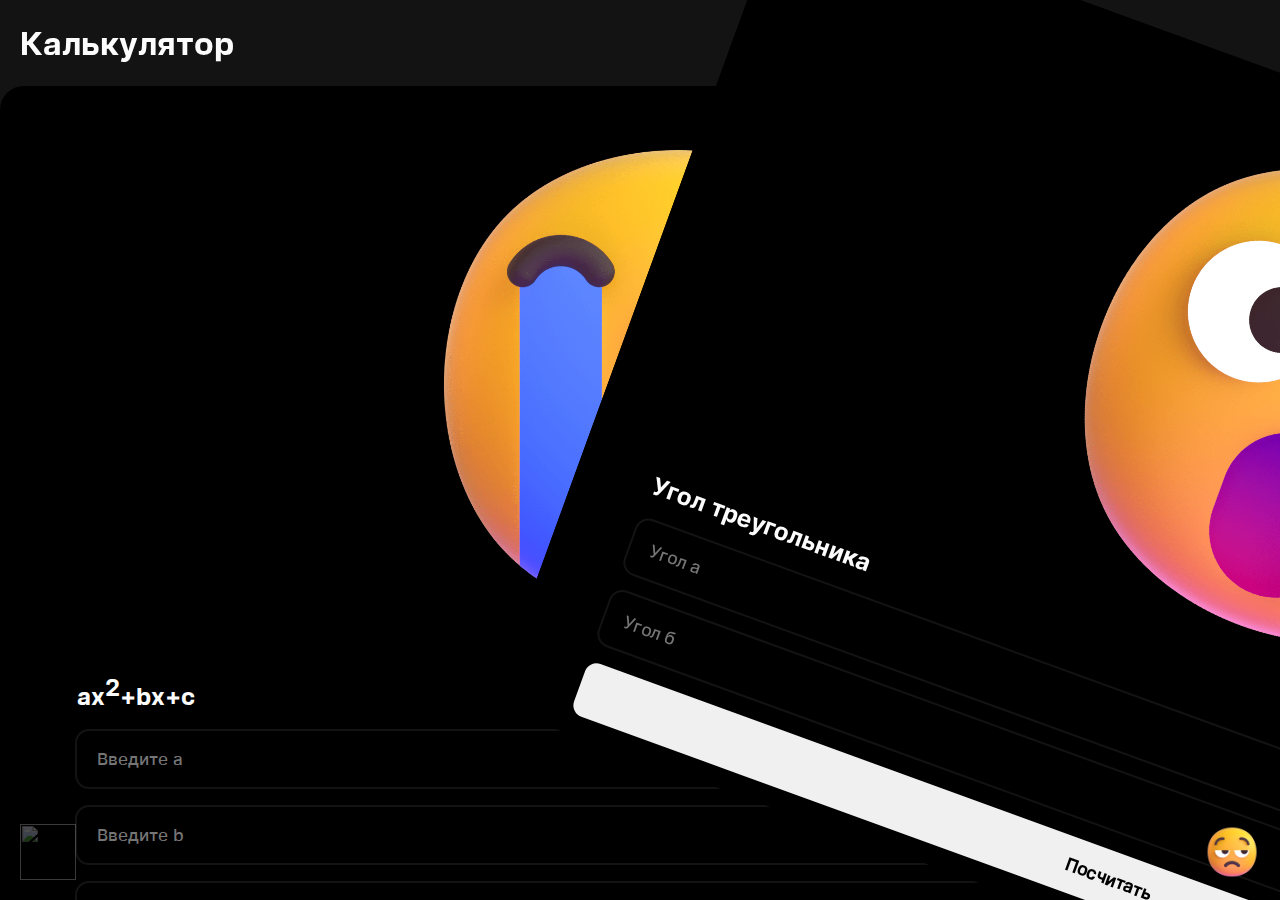
==== index.html @ a492f44a "Add files via upload" ====
<DOCTYPE HTML>
<html>
<head>
    <meta charset="utf-8">
    <title> Мой калькулятор </title>
    <link rel="stylesheet" href="st.css">
    <meta name="viewport" content="width=device-width">
</head>
<body>
    <h1> Калькулятор </h1>
    <!--<svg id="svg_menu" width="24" height="24" viewBox="0 0 24 24" fill="none" xmlns="http://www.w3.org/2000/svg">
        <path d="M22 15L22 9C22 4 20 2 15 2L9 2C4 2 2 4 2 9L2 15C2 20 4 22 9 22L15 22C20 22 22 20 22 15Z" stroke="#292D32" stroke-width="1.5" stroke-linecap="round" stroke-linejoin="round"/>
        <path d="M18.5 8.42993L14.6 8.42993" stroke="#292D32" stroke-width="1.5" stroke-miterlimit="10" stroke-linecap="round" stroke-linejoin="round"/>
        <path d="M7.45 8.42993L5.5 8.42993" stroke="#292D32" stroke-width="1.5" stroke-miterlimit="10" stroke-linecap="round" stroke-linejoin="round"/>
        <path d="M12.65 8.43003C12.65 6.99409 11.4859 5.83003 10.05 5.83003C8.61401 5.83003 7.44995 6.99409 7.44995 8.43003C7.44995 9.86597 8.61401 11.03 10.05 11.03C11.4859 11.03 12.65 9.86597 12.65 8.43003Z" stroke="#292D32" stroke-width="1.5" stroke-miterlimit="10" stroke-linecap="round" stroke-linejoin="round"/>
        <path d="M18.5 15.5701L16.55 15.5701" stroke="#292D32" stroke-width="1.5" stroke-miterlimit="10" stroke-linecap="round" stroke-linejoin="round"/>
        <path d="M9.4 15.5701L5.5 15.5701" stroke="#292D32" stroke-width="1.5" stroke-miterlimit="10" stroke-linecap="round" stroke-linejoin="round"/>
        <path d="M16.55 15.5699C16.55 14.134 15.3859 12.9699 13.95 12.9699C12.514 12.9699 11.35 14.134 11.35 15.5699C11.35 17.0059 12.514 18.1699 13.95 18.1699C15.3859 18.1699 16.55 17.0059 16.55 15.5699Z" stroke="#292D32" stroke-width="1.5" stroke-miterlimit="10" stroke-linecap="round" stroke-linejoin="round"/>
    </svg>-->

    <section id="s1">
        <img class="sec_img" src="img/Frame 3.png">
        <h2>ax<sup>2</sup>+bx+c</h2>
        <input id="in1" class="in" placeholder="Введите a">
        <input id="in2" class="in" placeholder="Введите b">
        <input id="in3" class="in" placeholder="Введите c">
        <div class="button" onclick="x1()" id="bu1"> <h3 class="bu_h3"> Посчитать </h3> </div>
    </section>

    <section id="s2">
        <img class="sec_img" src="img/Frame 4.png">
        <h2>Гипотенуза</h2>
        <input id="in4" class="in" placeholder="Катет а">
        <input id="in5" class="in" placeholder="Катет б">
        <div class="button" onclick="x2()" id="bu2"> <h3 class="bu_h3"> Посчитать </h3> </div>
    </section>

    <section id="s3">
        <img class="sec_img" src="img/Frame 5.png">
        <h2>Угол треугольника</h2>
        <input id="in6" class="in" placeholder="Угол а">
        <input id="in7" class="in" placeholder="Угол б">
        <div class="button" onclick="x3()" id="bu3"> <h3 class="bu_h3"> Посчитать </h3> </div>
    </section>

    <img src="img/вперёд.png" id="right" onclick="smenaV()">
    <img src="img/назад.png" id="left" onclick="smenaN()">

    <footer id="footer">
        <div class="footer"> <h3 id="fo1" class="fo_h3">  </h3> </div>
        <div class="footer"> <h3 id="fo2" class="fo_h3">  </h3> </div>
        <div class="button" id="bu0" onclick="closee()"> <h3 class="bu_h3"> Закрыть </h3> </div>
    </footer>
</body>
<script src="sc.js"></script>
</html>
---- st.css ----
*{
    margin: 0;
	padding: 0;
	border: 0;
	font-size: 100%;
}

@font-face {
	font-family: "Cann"; 
	src: local("Cann"),
		url(Cann.ttf); 
}

@font-face {
	font-family: "Cann Bold"; 
	src: local("Cann Bold"),
		url(Cann\ Bold.ttf); 
}

html{
    background-color: #131313;
}



/*menu*/

h1{
    font-size: 24pt;
    font-family: Cann Bold;
    color: #fcfcfc;
    position: fixed;
    top: 24px;
    left: 20px;
}

path{
    stroke: #f0f0f0;
    stroke-width: 2;
}

#svg_menu{
    width: 48px;
    height: 48px;
    position: fixed;
    top: 20px;
    left: auto;
    right: 20px;
}



/* section */

section{
    width: 100%;
    height: auto;
    padding-top: 10px;
    margin-top: 86px;
    border-radius: 24px;
    background-color: #000;
    padding-bottom: 20px;
    position: fixed;
    transition: 1s;
}

.sec_img{
    width: 94%;
    border-radius: 12px;
    height: auto;
    margin-left: 6%;
    margin-top: 20px;
    margin-bottom: 20px;
}

h2{
    font-size: 18pt;
    font-family: Cann Bold;
    color: #fcfcfc;
    margin-left: 6%;
    margin-bottom: 20px;
}

.in{
    width: 88%;
    height: 56px;
    background-color: #000;
    border-radius: 12px;
    margin-bottom: 20px;
    margin-left: 6%;
    font-size: 13pt;
    font-family: Cann;
    padding-left: 20px;
    color: #fcfcfc;
    outline: 2px solid #131313;
}

.in:focus{
    outline:1px solid #525252;
}

.button{
    width: 88%;
    height: 39px;
    background-color: #f0f0f0;
    border-radius: 12px;
    margin-left: 6%;
    text-align: center;
    padding-top: 17px;
}

.bu_h3{
    font-size: 13pt;
    font-family: Cann;
    color: #000;
}

#right{
    width: 56px;
    height: 56px;
    position: fixed;
    top: auto;
    left: auto;
    bottom: 20px;
    right: 20px;
    transition: 1s;
}

#left{
    width: 56px;
    height: 56px;
    position: fixed;
    top: auto;
    left: 20px;
    bottom: 20px;
    opacity: 0.3;
    transition: 1s;
}

#s2{
    margin-left: 600px;
    transform: rotate(20deg);
}

#s3{
    margin-left: 600px;
    transform: rotate(20deg);
}



/*footer*/

footer{
    position: fixed;
    width: 100%;
    height: auto;
    background-color: #0c0c0c;
    border-radius: 20px 20px 0px 0px;
    padding-bottom: 30px;
    top: auto;
    bottom: -100%;
    padding-top: 25px;
    transition: 0.5s;
}

.footer{
    width: 88%;
    height: 39px;
    border: 1px solid #292929;
    border-radius: 12px;
    margin-left: 6%;
    text-align: center;
    padding-top: 17px;
    margin-bottom: 20px;
}

.fo_h3{
    font-size: 13pt;
    font-family: Cann;
    color: #f0f0f0;
    font-weight: 300;
}
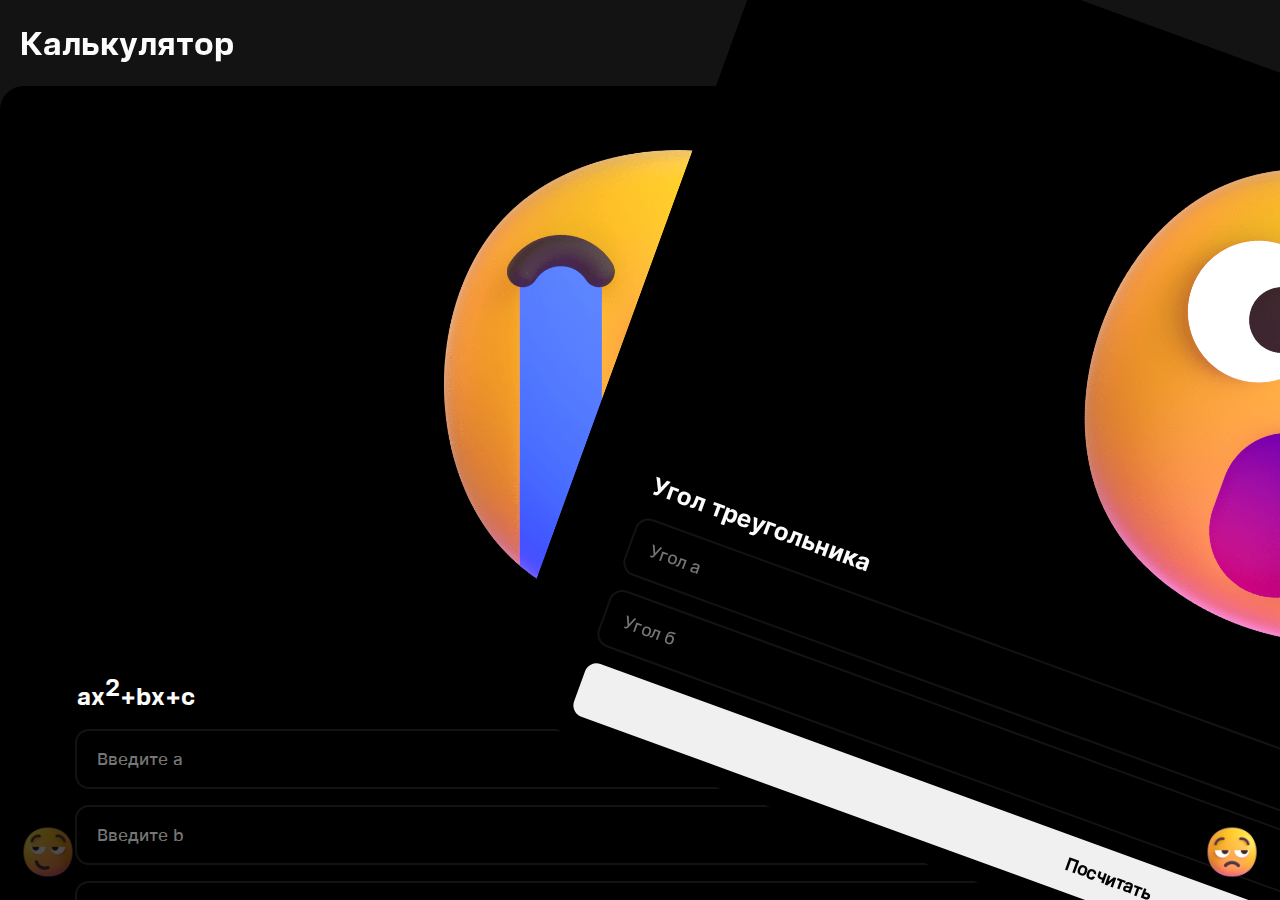
==== commit 1111ebe6: "Переименовал в html ссылку с назад.png на Назад.png" ====
--- a/index.html
+++ b/index.html
@@ -44,7 +44,7 @@
     </section>
 
     <img src="img/вперёд.png" id="right" onclick="smenaV()">
-    <img src="img/назад.png" id="left" onclick="smenaN()">
+    <img src="img/Назад.png" id="left" onclick="smenaN()">
 
     <footer id="footer">
         <div class="footer"> <h3 id="fo1" class="fo_h3">  </h3> </div>
@@ -53,4 +53,4 @@
     </footer>
 </body>
 <script src="sc.js"></script>
-</html>+</html>
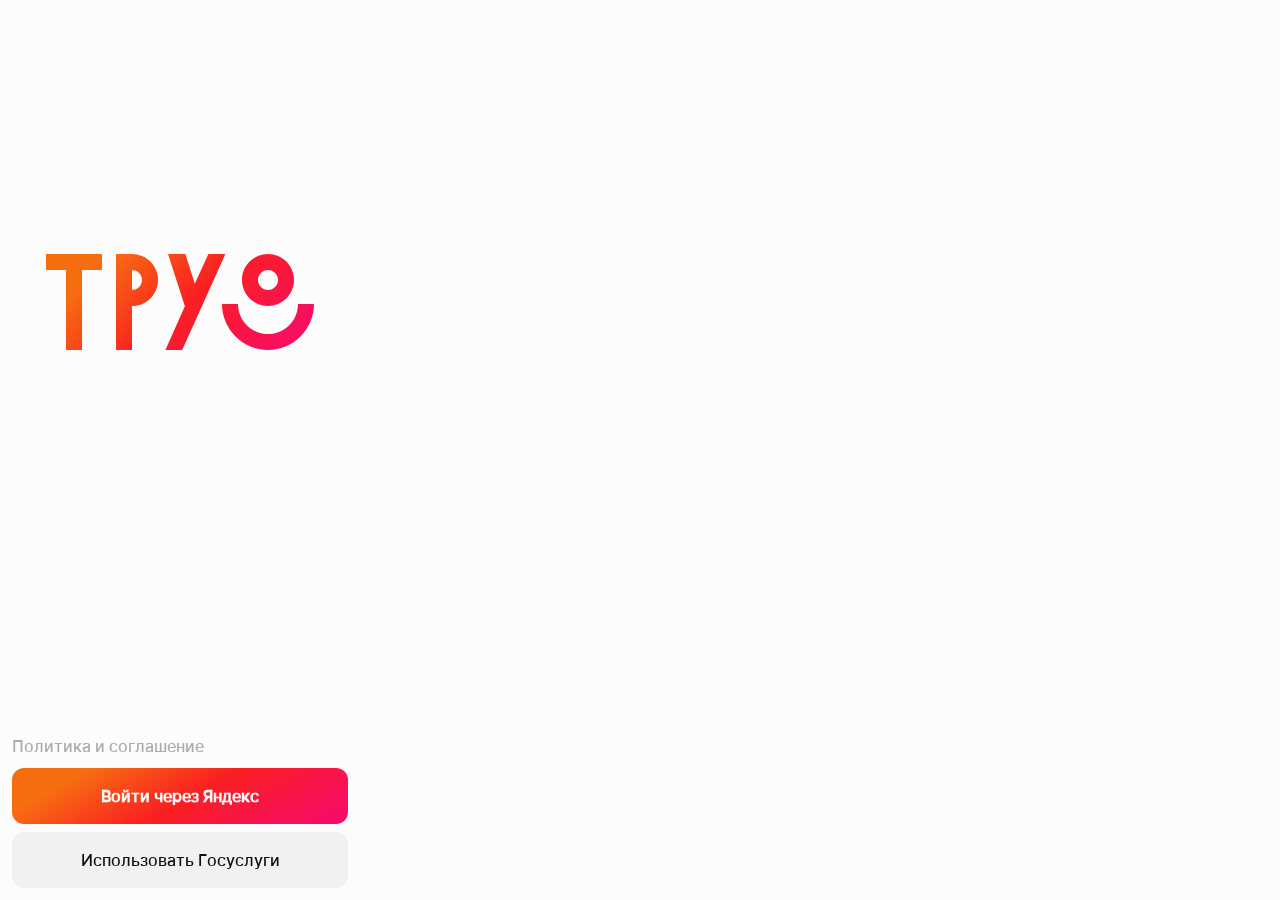
==== commit 23e8dc93: "New Project" ====
--- a/index.html
+++ b/index.html
@@ -1,56 +1,66 @@
 <DOCTYPE HTML>
-<html>
+    
+<html id="html">
 <head>
     <meta charset="utf-8">
-    <title> Мой калькулятор </title>
-    <link rel="stylesheet" href="st.css">
+    <title> Трудостройка </title>
+    <link rel="stylesheet" href="set/main_style.css">
+    <link rel="stylesheet" href="set/pages.css">
     <meta name="viewport" content="width=device-width">
 </head>
 <body>
-    <h1> Калькулятор </h1>
-    <!--<svg id="svg_menu" width="24" height="24" viewBox="0 0 24 24" fill="none" xmlns="http://www.w3.org/2000/svg">
-        <path d="M22 15L22 9C22 4 20 2 15 2L9 2C4 2 2 4 2 9L2 15C2 20 4 22 9 22L15 22C20 22 22 20 22 15Z" stroke="#292D32" stroke-width="1.5" stroke-linecap="round" stroke-linejoin="round"/>
-        <path d="M18.5 8.42993L14.6 8.42993" stroke="#292D32" stroke-width="1.5" stroke-miterlimit="10" stroke-linecap="round" stroke-linejoin="round"/>
-        <path d="M7.45 8.42993L5.5 8.42993" stroke="#292D32" stroke-width="1.5" stroke-miterlimit="10" stroke-linecap="round" stroke-linejoin="round"/>
-        <path d="M12.65 8.43003C12.65 6.99409 11.4859 5.83003 10.05 5.83003C8.61401 5.83003 7.44995 6.99409 7.44995 8.43003C7.44995 9.86597 8.61401 11.03 10.05 11.03C11.4859 11.03 12.65 9.86597 12.65 8.43003Z" stroke="#292D32" stroke-width="1.5" stroke-miterlimit="10" stroke-linecap="round" stroke-linejoin="round"/>
-        <path d="M18.5 15.5701L16.55 15.5701" stroke="#292D32" stroke-width="1.5" stroke-miterlimit="10" stroke-linecap="round" stroke-linejoin="round"/>
-        <path d="M9.4 15.5701L5.5 15.5701" stroke="#292D32" stroke-width="1.5" stroke-miterlimit="10" stroke-linecap="round" stroke-linejoin="round"/>
-        <path d="M16.55 15.5699C16.55 14.134 15.3859 12.9699 13.95 12.9699C12.514 12.9699 11.35 14.134 11.35 15.5699C11.35 17.0059 12.514 18.1699 13.95 18.1699C15.3859 18.1699 16.55 17.0059 16.55 15.5699Z" stroke="#292D32" stroke-width="1.5" stroke-miterlimit="10" stroke-linecap="round" stroke-linejoin="round"/>
-    </svg>-->
 
-    <section id="s1">
-        <img class="sec_img" src="img/Frame 3.png">
-        <h2>ax<sup>2</sup>+bx+c</h2>
-        <input id="in1" class="in" placeholder="Введите a">
-        <input id="in2" class="in" placeholder="Введите b">
-        <input id="in3" class="in" placeholder="Введите c">
-        <div class="button" onclick="x1()" id="bu1"> <h3 class="bu_h3"> Посчитать </h3> </div>
-    </section>
+    <svg id="index_svg" width="268" height="96" viewBox="0 0 268 96" fill="none" xmlns="http://www.w3.org/2000/svg">
+        <path fill-rule="evenodd" clip-rule="evenodd" d="M139.4 -1.09167e-05L122 -1.09317e-05L138.866 52.1485L119.399 96.0001H136.199L179.399 8.5907e-05L162.399 8.60395e-05L148.773 29.8312L139.4 -1.09167e-05ZM86 52C92.8956 52 99.5088 49.2607 104.385 44.3848C109.261 39.5088 112 32.8956 112 26C112 19.1044 109.261 12.4912 104.385 7.61522C99.5088 2.73927 92.8956 -4.12321e-06 86 -5.46584e-06L70 -5.02872e-06L70 96H86L86 52ZM93.0708 18.9292C91.1955 17.0539 88.6521 16.0004 86 16.0004V35.9996C88.6521 35.9996 91.1955 34.9461 93.0708 33.0708C94.9461 31.1955 95.9996 28.6521 95.9996 26C95.9996 23.3479 94.9461 20.8045 93.0708 18.9292ZM0 8.92549e-05H56V16.0001L36 16.0001L36 96.0001L20 96.0001L20 16.0001L0 16.0001V8.92549e-05ZM222 -5.46584e-06C236.359 -5.46584e-06 248 11.6406 248 26C248 40.3594 236.359 52 222 52C207.641 52 196 40.3594 196 26C196 11.6406 207.641 -5.46584e-06 222 -5.46584e-06ZM211.999 26C211.999 31.5234 216.477 36.001 222 36.001C227.523 36.001 232.001 31.5234 232.001 26C232.001 20.4766 227.523 15.999 222 15.999C216.477 15.999 211.999 20.4766 211.999 26ZM268 50C268 56.0408 266.81 62.0225 264.498 67.6034C262.187 73.1844 258.798 78.2554 254.527 82.5269C250.255 86.7984 245.184 90.1867 239.603 92.4985C234.022 94.8102 228.041 96 222 96C215.959 96 209.978 94.8102 204.397 92.4985C198.816 90.1867 193.745 86.7984 189.473 82.5269C185.202 78.2554 181.813 73.1844 179.502 67.6034C177.19 62.0225 176 56.0408 176 50H191.998C191.998 53.9399 192.774 57.8413 194.282 61.4813C195.789 65.1213 197.999 68.4287 200.785 71.2147C203.571 74.0007 206.879 76.2106 210.519 77.7184C214.159 79.2261 218.06 80.0021 222 80.0021C225.94 80.0021 229.841 79.2261 233.481 77.7184C237.121 76.2106 240.429 74.0007 243.215 71.2147C246.001 68.4287 248.211 65.1213 249.718 61.4813C251.226 57.8413 252.002 53.9399 252.002 50H268Z" fill="url(#paint0_linear_225_1600)"/>
+        <defs>
+        <linearGradient id="paint0_linear_225_1600" x1="79" y1="-14.4953" x2="220.852" y2="131.403" gradientUnits="userSpaceOnUse">
+        <stop stop-color="#F76E11"/>
+        <stop offset="0.439527" stop-color="#FA1F21"/>
+        <stop offset="1" stop-color="#F70B6C"/>
+        </linearGradient>
+        </defs>
+    </svg>
 
-    <section id="s2">
-        <img class="sec_img" src="img/Frame 4.png">
-        <h2>Гипотенуза</h2>
-        <input id="in4" class="in" placeholder="Катет а">
-        <input id="in5" class="in" placeholder="Катет б">
-        <div class="button" onclick="x2()" id="bu2"> <h3 class="bu_h3"> Посчитать </h3> </div>
-    </section>
+    <div class="press_down">
+        <p onclick="loc('r')" class="politic_p"> Политика и соглашение </p>
+        <div onclick="loc('r')" class="main_button">  <p class="main_button_p">  Войти через Яндекс  </p>  </div>
+        <div onclick="loc('r')" class="nomain_button">  <p class="nomain_button_p">  Использовать Госуслуги  </p>  </div>
+    </div>
 
-    <section id="s3">
-        <img class="sec_img" src="img/Frame 5.png">
-        <h2>Угол треугольника</h2>
-        <input id="in6" class="in" placeholder="Угол а">
-        <input id="in7" class="in" placeholder="Угол б">
-        <div class="button" onclick="x3()" id="bu3"> <h3 class="bu_h3"> Посчитать </h3> </div>
-    </section>
+</body>
+<script src="set/animation.js"></script>
+<script>
+    /* Свайпы */
 
-    <img src="img/вперёд.png" id="right" onclick="smenaV()">
-    <img src="img/Назад.png" id="left" onclick="smenaN()">
+let x1 = null;
+let y1 = null;
 
-    <footer id="footer">
-        <div class="footer"> <h3 id="fo1" class="fo_h3">  </h3> </div>
-        <div class="footer"> <h3 id="fo2" class="fo_h3">  </h3> </div>
-        <div class="button" id="bu0" onclick="closee()"> <h3 class="bu_h3"> Закрыть </h3> </div>
-    </footer>
-</body>
-<script src="sc.js"></script>
-</html>
+function hTouchStart(event) {
+    x1 = event.touches[0].clientX;
+    y1 = event.touches[0].clientY;
+    console.log(x1, y1);
+}
+
+function hTouchMove(event) {
+    if(!x1 || !y1) return false;
+    let x2 = event.touches[0].clientX;
+    let y2 = event.touches[0].clientY;
+    console.log(x2, y2);
+    let xDiff = x2 - x1;
+    let yDiff = y2 - y1;
+
+    if(Math.abs(xDiff) > Math.abs(yDiff)) {
+        if (xDiff > 0) console.log("свайп вправо");
+        else console.log("свайп влево");
+    }else{
+        if (yDiff > 0) console.log("свайп вверх");
+        else console.log("свайп вниз" + yDiff);
+    }
+    x1 = null;
+    y1 = null;
+}
+
+html.addEventListener("touchmove", hTouchStart, false);
+html.addEventListener("touchmove", hTouchMove, false);
+</script>
+</html>--- a/set/main_style.css
+++ b/set/main_style.css
@@ -0,0 +1,327 @@
+*{
+    margin: 0;
+	padding: 0;
+	border: 0;
+	font-size: 100%;
+    z-index:1;
+
+    --back-color: #fcfcfc;
+    --text-color: #0f0f0f;
+    --gradient: linear-gradient(150.23deg, #F76E11 17.48%, #FA1F21 52.46%, #F70B6C 97.07%);
+    --aksent_color: #FA1F21;
+    --text-2-color: #acacac;
+    --nomain-button-color: #f1f1f1;
+}
+
+@font-face {
+	font-family: "Cann"; 
+	src: local("Cann"),
+		 url(fonts/Cann.ttf); 
+}
+
+@font-face {
+	font-family: "Cann Bold"; 
+	src: local("Cann Bold"),
+		 url(fonts/Cann\ Bold.ttf); 
+}
+
+html{
+    background-color: var(--back-color);
+    font-family: Cann;
+}
+
+.contrast_body{
+    background-color: #f0f0f0;
+    z-index:0;
+}
+
+/* Основа */
+
+.politic_p{
+    color: var(--text-2-color)
+}
+
+.main_button{
+    width: 336px;
+    height: 56px;
+    background: var(--gradient);
+    border-radius: 12px;
+}
+
+.main_button_p{
+    text-align: center;
+    padding-top: 18px;
+    font-weight: 600;
+    color: var(--back-color);
+    font-size: 16px;
+}
+
+.nomain_button{
+    width: 336px;
+    height: 56px;
+    background: var(--nomain-button-color);
+    border-radius: 12px;
+}
+
+.nomain_button_p{
+    text-align: center;
+    padding-top: 18px;
+    font-weight: 400;
+    color: var(--text-color);
+    font-size: 16px;
+}
+
+.header_h2{
+    color: var(--text-color);
+    font-size: 18px;
+    font-weight: 600;
+    float: left;
+    margin-right: 26px;
+}
+
+.header_lin{
+    width: 112px;
+    height: 2px;
+    background-color: var(--text-color);
+}
+
+.avatar{
+    width: 44px;
+    height: 44px;
+    border-radius: 22px;
+}
+
+#main_r{
+    width: 360px;
+    height: 88%;
+    position: fixed;
+    border-radius: 24px 24px 0 0;
+    background-color: var(--back-color);
+    overflow-y: scroll;
+}
+
+.main_arm{
+    width: 20px;
+    height: 4px;
+    background-color: var(--text-2-color);
+    position: fixed;
+    border-radius: 2px;
+}
+
+.main_input_search{
+    border-radius: 12px;
+    width: 336px;
+    height: 56px;
+    color: var(--text-color);
+    outline: none;
+    background-color: var(--nomain-button-color);
+    padding-left: 24px;
+    font-size: 18px;
+    font-weight: 400;
+}
+
+.main_choice{
+    width: 168px;
+    height: 31px;
+    float: left;
+    text-align: center;
+}
+
+.main_choice_p{
+    font-size: 18px;
+    font-weight: 600;
+}
+
+.main_choice_lin{
+    width: 92px;
+    height: 2px;
+    background-color: var(--text-color);
+}
+
+.prof_section{
+    width: 300px;
+    position: fixed;
+}
+
+.prof_title{
+    color: var(--text-color);
+    font-weight: 600;
+    font-size: 32px;
+}
+
+.prof_adres{
+    color: var(--aksent_color);
+    font-weight: 400;
+    font-size: 15px;
+    
+}
+
+.prof_additionally_age{
+    color: var(--text-color);
+    font-weight: 400;
+    font-size: 15px;
+}
+
+.prof_additionally_schedule{
+    color: var(--text-color);
+    font-weight: 400;
+    font-size: 15px;
+}
+
+.prof_additionally_experience{
+    color: var(--text-color);
+    font-weight: 400;
+    font-size: 15px;
+}
+
+.prof_color{
+    color: var(--text-2-color);
+    font-weight: 400;
+    font-size: 15px;
+}
+
+.prof_subtitle{
+    color: var(--text-color);
+    font-weight: 600;
+    font-size: 20px;
+}
+
+.prof_description{
+    color: var(--text-color);
+    font-weight: 400;
+    font-size: 15px;
+}
+
+#section_button{
+    width: 340px;
+}
+
+.section_button_pl{
+    font-weight: 700;
+    font-size: 16px;
+    color: var(--aksent_color);
+    z-index: 6;
+}
+
+.section_button_pr{
+    font-weight: 700;
+    font-size: 16px;
+    color: var(--aksent_color);
+    z-index: 5;
+}
+
+.section_button_main_button{
+    width: 272px;
+    height: 56px;
+    border-radius: 12px;
+    border: 2px solid var(--aksent_color);
+    float: left;
+}
+
+.section_button_main_button_p{
+    font-weight: 700;
+    font-size: 20px;
+    color: var(--aksent_color);
+}
+
+.section_button_main_button_mini{
+    width: 56px;
+    height: 56px;
+    border-radius: 12px;
+    border: 2px solid var(--aksent_color);
+}
+
+#profile{
+    width: 100%;
+    height: auto;
+    padding-bottom: 16px;
+    position: fixed;
+    border-radius: 0px 0px 24px 24px;
+    background-color: var(--back-color);
+    overflow-y: scroll;
+}
+
+.profile_h1{
+    font-weight: 700;
+    font-size: 18px;
+    color: var(--text-color);
+    width: 170px;
+}
+
+.section_aboutme{
+    width: 336px;
+    background-color: var(--nomain-button-color);
+    border-radius: 12px;
+}
+
+.section_profile_h6{
+    font-weight: 300;
+    font-size: 12px;
+    color: var(--text-2-color);
+}
+
+.section_profile_p{
+    font-weight: 300;
+    font-size: 16px;
+    color: var(--text-color);
+}
+
+.section_profile_button_out{
+    width: 336px;
+    height: 56px;
+    background-color: var(--nomain-button-color);
+    border-radius: 12px;
+}
+
+.section_profile_button_out{
+    font-size: 16px;
+}
+
+.add_prof{
+    width: 56px;
+    height: 56px;
+    border-radius: 12px;
+    background: var(--gradient);
+    position: fixed;
+}
+
+.add_prof_svg{
+    width: 42px;
+}
+
+/* Яндекс карты */
+
+.ballonContent{
+    width: 170px;
+    background-color: var(--back-color);
+    border-radius: 12px;
+}
+
+.ballonContent_h2{
+    font-weight: 300;
+    font-size: 17px;
+    color: var(--text-color);
+    font-family: Cann;
+    padding-bottom: 4px;
+}
+
+.ballonContent_h6{
+    font-weight: 100;
+    font-size: 12px;
+    color: var(--text-2-color);
+}
+
+
+[class*= "balloon"]{
+    width: 180px;
+    background-color: var(--back-color);
+    border-radius: 12px;
+}
+
+[class*= "balloon__tail"]{
+    display: none;
+}
+
+[class*= "balloon__close"]{
+    display: none;
+}--- a/set/pages.css
+++ b/set/pages.css
@@ -0,0 +1,208 @@
+#index_svg{
+    position: fixed;
+    left: 46px;
+    top: 254px;
+}
+
+.press_down{
+    width: 336px;
+    position: fixed;
+    left: 12px;
+    top: auto;
+    bottom: 12px;
+}
+
+.main_button{
+    margin-top: 12px;
+    margin-bottom: 8px;
+}
+
+
+/* map r */
+
+header{
+    position: fixed;
+    left: 62px;
+    top: 27px;
+}
+
+.header_lin{
+    margin-top: 2px;
+    margin-left: -3px;
+    float: left;
+}
+
+.avatar{
+    margin-top: -9px;
+    margin-left: 18px;
+}
+
+/* Главный блок */
+
+#main_r{
+    top: auto;
+    bottom: -73%;
+    transition: 0.3s;
+}
+
+.main_arm{
+    left: 170px;
+    margin-top: 6px;
+}
+
+.main_input_search{
+    margin-top: 16px;
+    margin-left: 12px;
+}
+
+.main_choice{
+    margin-left: 12px;
+    padding-top: 5px;
+    margin-top: 16px;
+}
+
+.main_choice2{
+    margin-left: 0px;
+}
+
+.main_choice_lin{
+    margin-top: 45px;
+    margin-left: 50px;
+}
+
+.prof_section{
+    margin-left: 36px;
+    margin-top: 26px;
+    position: fixed;
+    transition: 0.3s;
+}
+
+.prof_title{
+    margin-bottom: 18px;
+}
+
+.prof_adres{
+    margin-bottom: 8px;
+}
+
+.prof_color{
+    float: left;
+}
+
+.prof_subtitle{
+    margin-bottom: 6px;
+    margin-top: 18px;
+}
+
+#prof_section_2{
+    left: 400px;
+    transform: rotate(20deg);
+}
+
+#prof_section_3{
+    left: 400px;
+    transform: rotate(20deg);
+}
+
+
+
+
+/* Секция с кнопочками */
+
+#section_button{
+    position: fixed;
+    left: 12px;
+    top: auto;
+    bottom: -100;
+    transition: 0.3s;
+}
+
+.section_button_pl{
+    margin-left: 24px;
+    float: left;
+    margin-bottom: 24px;
+    margin-right: 102px;
+}
+
+.section_button_pr{
+    margin-bottom: 24px;
+}
+
+.section_button_main_button_p{
+    text-align: center;
+    padding-top: 16px;
+}
+
+.section_button_main_button_mini{
+    margin-left: 280px;
+}
+
+.section_button_main_button_mini_svg{
+    margin: 12px;
+}
+
+/* profile */
+
+#profile{
+    top: -100%;
+    transition: 0.3s;
+}
+
+.profile_h1{
+    float: left;
+    margin-left: 24px;
+    margin-top: 18px;
+}
+
+.ava_profile{
+    margin-left: 102px;
+    margin-top: 18px;
+}
+
+
+.section_aboutme{
+    margin-left: 12px;
+    margin-top: 18px;
+}
+
+.section_profile_h6{
+    padding-top: 12px;
+    padding-left: 12px;
+}
+
+.section_profile_p{
+    padding-top: 5px;
+    padding-left: 12px;
+    padding-bottom: 12px;
+}
+
+.section_aboutme_center{
+    margin-top: 12px;
+}
+
+.section_profile_button_out{
+    margin-left: 12px;
+    margin-top: 8px;
+}
+
+.section_profile_button{
+    margin-top: 36px;
+}
+
+.section_profile_button_out_p{
+    text-align: center;
+    padding-top: 18px;
+}
+
+/* Добавление профессий */
+
+.add_prof_svg{
+    margin-left: 8px;
+    margin-top: -17px;
+}
+
+.add_prof{
+    left: auto;
+    right: 12px;
+    top: 76%;
+}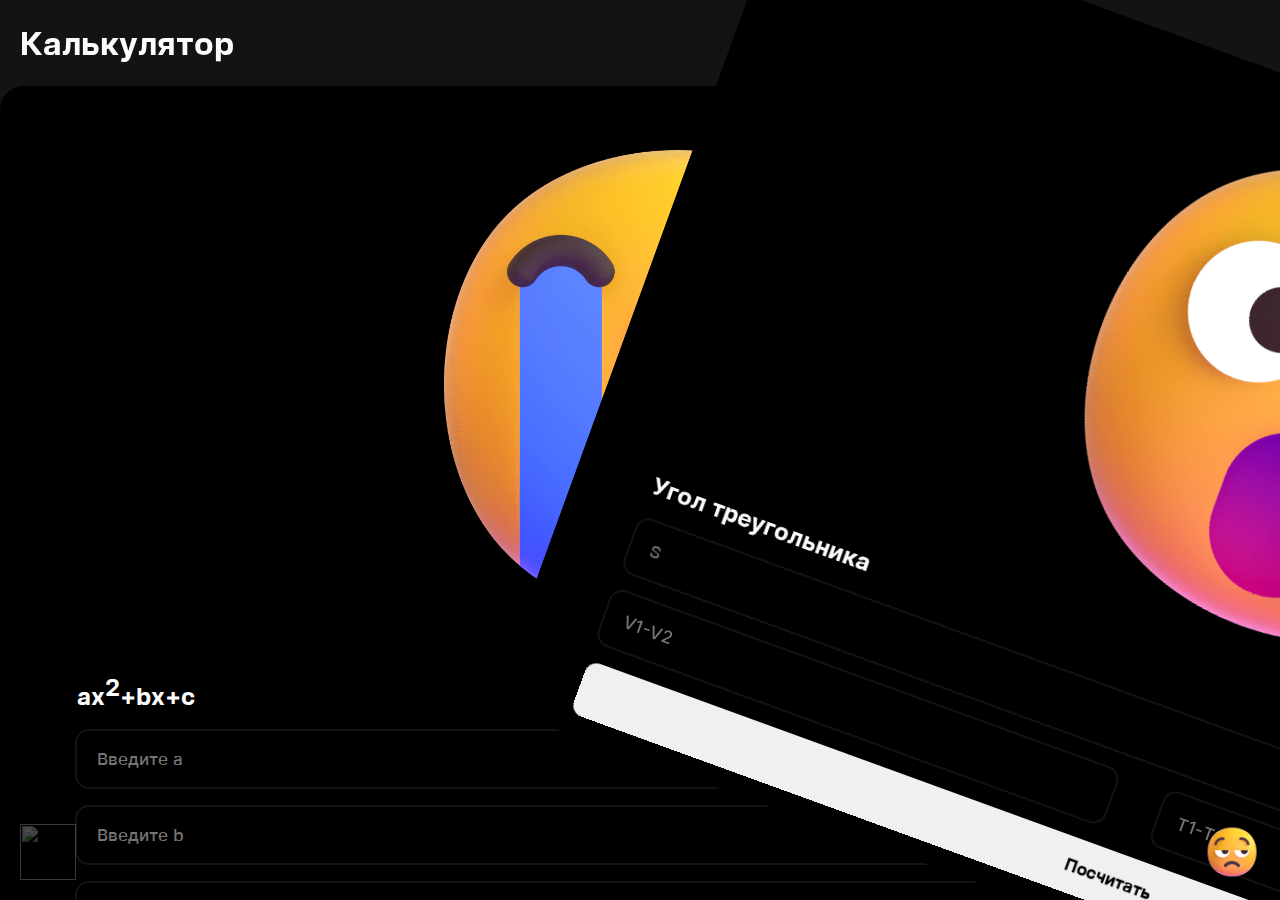
==== commit d8d7ca72: "Re" ====
--- a/index.html
+++ b/index.html
@@ -1,66 +1,57 @@
 <DOCTYPE HTML>
-    
-<html id="html">
+<html>
 <head>
     <meta charset="utf-8">
-    <title> Трудостройка </title>
-    <link rel="stylesheet" href="set/main_style.css">
-    <link rel="stylesheet" href="set/pages.css">
+    <title> Мой калькулятор </title>
+    <link rel="stylesheet" href="st.css">
     <meta name="viewport" content="width=device-width">
 </head>
 <body>
+    <h1> Калькулятор </h1>
+    <!--<svg id="svg_menu" width="24" height="24" viewBox="0 0 24 24" fill="none" xmlns="http://www.w3.org/2000/svg">
+        <path d="M22 15L22 9C22 4 20 2 15 2L9 2C4 2 2 4 2 9L2 15C2 20 4 22 9 22L15 22C20 22 22 20 22 15Z" stroke="#292D32" stroke-width="1.5" stroke-linecap="round" stroke-linejoin="round"/>
+        <path d="M18.5 8.42993L14.6 8.42993" stroke="#292D32" stroke-width="1.5" stroke-miterlimit="10" stroke-linecap="round" stroke-linejoin="round"/>
+        <path d="M7.45 8.42993L5.5 8.42993" stroke="#292D32" stroke-width="1.5" stroke-miterlimit="10" stroke-linecap="round" stroke-linejoin="round"/>
+        <path d="M12.65 8.43003C12.65 6.99409 11.4859 5.83003 10.05 5.83003C8.61401 5.83003 7.44995 6.99409 7.44995 8.43003C7.44995 9.86597 8.61401 11.03 10.05 11.03C11.4859 11.03 12.65 9.86597 12.65 8.43003Z" stroke="#292D32" stroke-width="1.5" stroke-miterlimit="10" stroke-linecap="round" stroke-linejoin="round"/>
+        <path d="M18.5 15.5701L16.55 15.5701" stroke="#292D32" stroke-width="1.5" stroke-miterlimit="10" stroke-linecap="round" stroke-linejoin="round"/>
+        <path d="M9.4 15.5701L5.5 15.5701" stroke="#292D32" stroke-width="1.5" stroke-miterlimit="10" stroke-linecap="round" stroke-linejoin="round"/>
+        <path d="M16.55 15.5699C16.55 14.134 15.3859 12.9699 13.95 12.9699C12.514 12.9699 11.35 14.134 11.35 15.5699C11.35 17.0059 12.514 18.1699 13.95 18.1699C15.3859 18.1699 16.55 17.0059 16.55 15.5699Z" stroke="#292D32" stroke-width="1.5" stroke-miterlimit="10" stroke-linecap="round" stroke-linejoin="round"/>
+    </svg>-->
 
-    <svg id="index_svg" width="268" height="96" viewBox="0 0 268 96" fill="none" xmlns="http://www.w3.org/2000/svg">
-        <path fill-rule="evenodd" clip-rule="evenodd" d="M139.4 -1.09167e-05L122 -1.09317e-05L138.866 52.1485L119.399 96.0001H136.199L179.399 8.5907e-05L162.399 8.60395e-05L148.773 29.8312L139.4 -1.09167e-05ZM86 52C92.8956 52 99.5088 49.2607 104.385 44.3848C109.261 39.5088 112 32.8956 112 26C112 19.1044 109.261 12.4912 104.385 7.61522C99.5088 2.73927 92.8956 -4.12321e-06 86 -5.46584e-06L70 -5.02872e-06L70 96H86L86 52ZM93.0708 18.9292C91.1955 17.0539 88.6521 16.0004 86 16.0004V35.9996C88.6521 35.9996 91.1955 34.9461 93.0708 33.0708C94.9461 31.1955 95.9996 28.6521 95.9996 26C95.9996 23.3479 94.9461 20.8045 93.0708 18.9292ZM0 8.92549e-05H56V16.0001L36 16.0001L36 96.0001L20 96.0001L20 16.0001L0 16.0001V8.92549e-05ZM222 -5.46584e-06C236.359 -5.46584e-06 248 11.6406 248 26C248 40.3594 236.359 52 222 52C207.641 52 196 40.3594 196 26C196 11.6406 207.641 -5.46584e-06 222 -5.46584e-06ZM211.999 26C211.999 31.5234 216.477 36.001 222 36.001C227.523 36.001 232.001 31.5234 232.001 26C232.001 20.4766 227.523 15.999 222 15.999C216.477 15.999 211.999 20.4766 211.999 26ZM268 50C268 56.0408 266.81 62.0225 264.498 67.6034C262.187 73.1844 258.798 78.2554 254.527 82.5269C250.255 86.7984 245.184 90.1867 239.603 92.4985C234.022 94.8102 228.041 96 222 96C215.959 96 209.978 94.8102 204.397 92.4985C198.816 90.1867 193.745 86.7984 189.473 82.5269C185.202 78.2554 181.813 73.1844 179.502 67.6034C177.19 62.0225 176 56.0408 176 50H191.998C191.998 53.9399 192.774 57.8413 194.282 61.4813C195.789 65.1213 197.999 68.4287 200.785 71.2147C203.571 74.0007 206.879 76.2106 210.519 77.7184C214.159 79.2261 218.06 80.0021 222 80.0021C225.94 80.0021 229.841 79.2261 233.481 77.7184C237.121 76.2106 240.429 74.0007 243.215 71.2147C246.001 68.4287 248.211 65.1213 249.718 61.4813C251.226 57.8413 252.002 53.9399 252.002 50H268Z" fill="url(#paint0_linear_225_1600)"/>
-        <defs>
-        <linearGradient id="paint0_linear_225_1600" x1="79" y1="-14.4953" x2="220.852" y2="131.403" gradientUnits="userSpaceOnUse">
-        <stop stop-color="#F76E11"/>
-        <stop offset="0.439527" stop-color="#FA1F21"/>
-        <stop offset="1" stop-color="#F70B6C"/>
-        </linearGradient>
-        </defs>
-    </svg>
+    <section id="s1">
+        <img class="sec_img" src="img/Frame 3.png">
+        <h2>ax<sup>2</sup>+bx+c</h2>
+        <input id="in1" class="in" placeholder="Введите a">
+        <input id="in2" class="in" placeholder="Введите b">
+        <input id="in3" class="in" placeholder="Введите c">
+        <div class="button" onclick="x1()" id="bu1"> <h3 class="bu_h3"> Посчитать </h3> </div>
+    </section>
 
-    <div class="press_down">
-        <p onclick="loc('r')" class="politic_p"> Политика и соглашение </p>
-        <div onclick="loc('r')" class="main_button">  <p class="main_button_p">  Войти через Яндекс  </p>  </div>
-        <div onclick="loc('r')" class="nomain_button">  <p class="nomain_button_p">  Использовать Госуслуги  </p>  </div>
-    </div>
+    <section id="s2">
+        <img class="sec_img" src="img/Frame 4.png">
+        <h2>Гипотенуза</h2>
+        <input id="in4" class="in" placeholder="Катет а">
+        <input id="in5" class="in" placeholder="Катет б">
+        <div class="button" onclick="x2()" id="bu2"> <h3 class="bu_h3"> Посчитать </h3> </div>
+    </section>
 
+    <section id="s3">
+        <img class="sec_img" src="img/Frame 5.png">
+        <h2>Угол треугольника</h2>
+        <input id="in6" class="in" placeholder="S">
+        <input id="in7" class="in in_mini" placeholder="V1-V2">
+        <input id="in8" class="in in_mini_right" placeholder="T1-T2">
+        <div class="button button_m" onclick="x3()" id="bu3"> <h3 class="bu_h3"> Посчитать </h3> </div>
+    </section>
+
+    <img src="img/вперёд.png" id="right" onclick="smenaV()">
+    <img src="img/назад.png" id="left" onclick="smenaN()">
+
+    <footer id="footer">
+        <div class="footer"> <h3 id="fo1" class="fo_h3">  </h3> </div>
+        <div class="footer"> <h3 id="fo2" class="fo_h3">  </h3> </div>
+        <div class="button" id="bu0" onclick="closee()"> <h3 class="bu_h3"> Закрыть </h3> </div>
+    </footer>
 </body>
-<script src="set/animation.js"></script>
-<script>
-    /* Свайпы */
-
-let x1 = null;
-let y1 = null;
-
-function hTouchStart(event) {
-    x1 = event.touches[0].clientX;
-    y1 = event.touches[0].clientY;
-    console.log(x1, y1);
-}
-
-function hTouchMove(event) {
-    if(!x1 || !y1) return false;
-    let x2 = event.touches[0].clientX;
-    let y2 = event.touches[0].clientY;
-    console.log(x2, y2);
-    let xDiff = x2 - x1;
-    let yDiff = y2 - y1;
-
-    if(Math.abs(xDiff) > Math.abs(yDiff)) {
-        if (xDiff > 0) console.log("свайп вправо");
-        else console.log("свайп влево");
-    }else{
-        if (yDiff > 0) console.log("свайп вверх");
-        else console.log("свайп вниз" + yDiff);
-    }
-    x1 = null;
-    y1 = null;
-}
-
-html.addEventListener("touchmove", hTouchStart, false);
-html.addEventListener("touchmove", hTouchMove, false);
-</script>
+<script src="sc.js"></script>
 </html>--- a/st.css
+++ b/st.css
@@ -0,0 +1,198 @@
+*{
+    margin: 0;
+	padding: 0;
+	border: 0;
+	font-size: 100%;
+}
+
+@font-face {
+	font-family: "Cann"; 
+	src: local("Cann"),
+		url(Cann.ttf); 
+}
+
+@font-face {
+	font-family: "Cann Bold"; 
+	src: local("Cann Bold"),
+		url(Cann\ Bold.ttf); 
+}
+
+html{
+    background-color: #131313;
+}
+
+
+
+/*menu*/
+
+h1{
+    font-size: 24pt;
+    font-family: Cann Bold;
+    color: #fcfcfc;
+    position: fixed;
+    top: 24px;
+    left: 20px;
+}
+
+path{
+    stroke: #f0f0f0;
+    stroke-width: 2;
+}
+
+#svg_menu{
+    width: 48px;
+    height: 48px;
+    position: fixed;
+    top: 20px;
+    left: auto;
+    right: 20px;
+}
+
+
+
+/* section */
+
+section{
+    width: 100%;
+    height: auto;
+    padding-top: 10px;
+    margin-top: 86px;
+    border-radius: 24px;
+    background-color: #000;
+    padding-bottom: 20px;
+    position: fixed;
+    transition: 1s;
+}
+
+.sec_img{
+    width: 94%;
+    border-radius: 12px;
+    height: auto;
+    margin-left: 6%;
+    margin-top: 20px;
+    margin-bottom: 20px;
+}
+
+h2{
+    font-size: 18pt;
+    font-family: Cann Bold;
+    color: #fcfcfc;
+    margin-left: 6%;
+    margin-bottom: 20px;
+}
+
+.in{
+    width: 88%;
+    height: 56px;
+    background-color: #000;
+    border-radius: 12px;
+    margin-bottom: 20px;
+    margin-left: 6%;
+    font-size: 13pt;
+    font-family: Cann;
+    padding-left: 20px;
+    color: #fcfcfc;
+    outline: 2px solid #131313;
+}
+
+.in_mini{
+    width: 42%;
+    float: left;
+}
+
+.in_mini_right{
+    width: 42%;
+    float: left;
+    margin-left: 4%;
+}
+
+.in:focus{
+    outline:1px solid #525252;
+}
+
+.button{
+    width: 88%;
+    height: 39px;
+    background-color: #f0f0f0;
+    border-radius: 12px;
+    margin-left: 6%;
+    text-align: center;
+    padding-top: 17px;
+}
+
+.button_m{
+    float: left;
+}
+
+.bu_h3{
+    font-size: 13pt;
+    font-family: Cann;
+    color: #000;
+}
+
+#right{
+    width: 56px;
+    height: 56px;
+    position: fixed;
+    top: auto;
+    left: auto;
+    bottom: 20px;
+    right: 20px;
+    transition: 1s;
+}
+
+#left{
+    width: 56px;
+    height: 56px;
+    position: fixed;
+    top: auto;
+    left: 20px;
+    bottom: 20px;
+    opacity: 0.3;
+    transition: 1s;
+}
+
+#s2{
+    margin-left: 600px;
+    transform: rotate(20deg);
+}
+
+#s3{
+    margin-left: 600px;
+    transform: rotate(20deg);
+}
+
+
+
+/*footer*/
+
+footer{
+    position: fixed;
+    width: 100%;
+    height: auto;
+    background-color: #0c0c0c;
+    border-radius: 20px 20px 0px 0px;
+    padding-bottom: 30px;
+    top: auto;
+    bottom: -100%;
+    padding-top: 25px;
+    transition: 0.5s;
+}
+
+.footer{
+    width: 88%;
+    height: 39px;
+    border: 1px solid #292929;
+    border-radius: 12px;
+    margin-left: 6%;
+    text-align: center;
+    padding-top: 17px;
+    margin-bottom: 20px;
+}
+
+.fo_h3{
+    font-size: 13pt;
+    font-family: Cann;
+    color: #f0f0f0;
+    font-weight: 300;
+}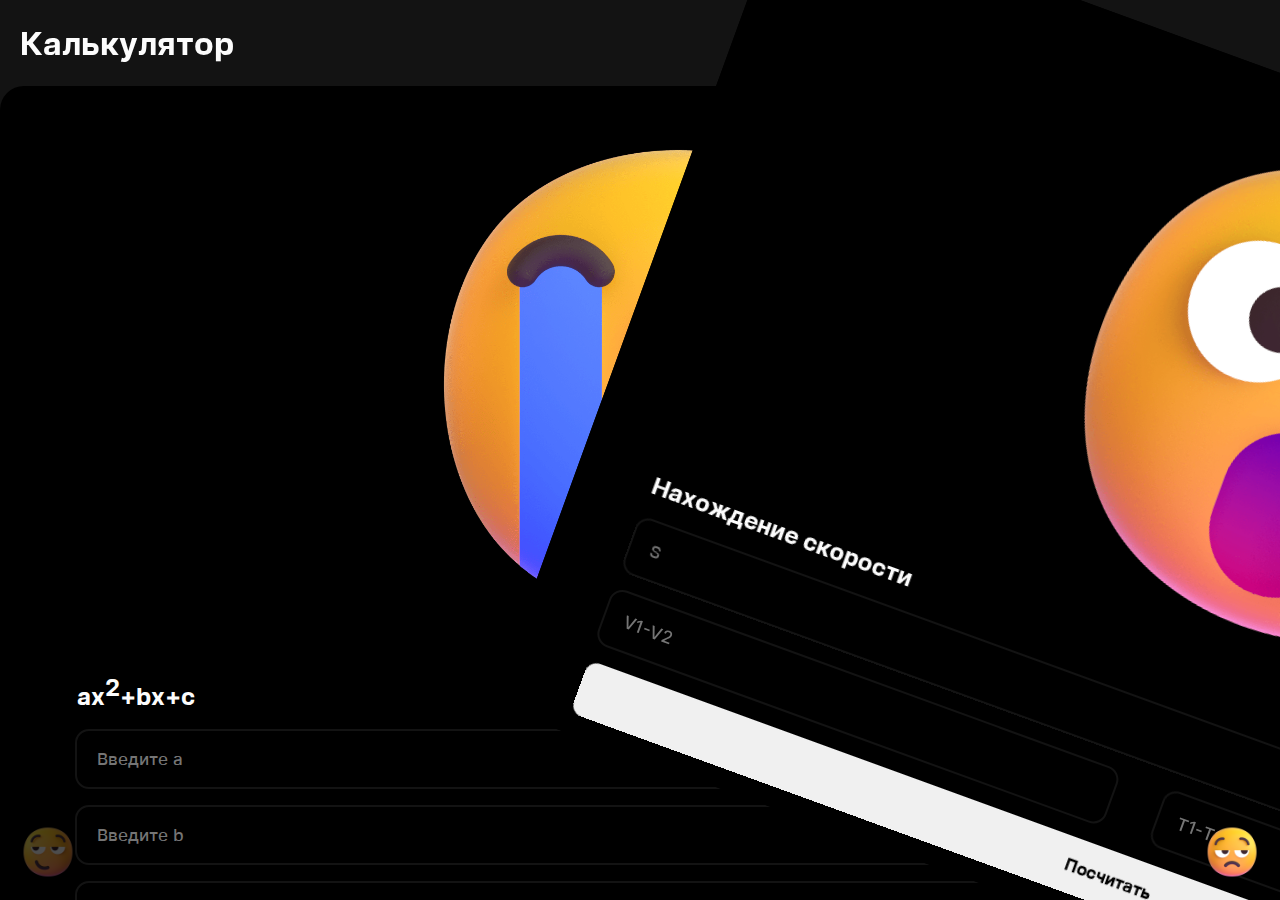
==== commit 6cf40b6d: "Мелкие ошибки" ====
--- a/index.html
+++ b/index.html
@@ -37,7 +37,7 @@
 
     <section id="s3">
         <img class="sec_img" src="img/Frame 5.png">
-        <h2>Угол треугольника</h2>
+        <h2> Нахождение скорости </h2>
         <input id="in6" class="in" placeholder="S">
         <input id="in7" class="in in_mini" placeholder="V1-V2">
         <input id="in8" class="in in_mini_right" placeholder="T1-T2">
--- a/st.css
+++ b/st.css
@@ -20,7 +20,6 @@
 html{
     background-color: #131313;
 }
-
 
 
 /*menu*/
@@ -47,7 +46,6 @@
     left: auto;
     right: 20px;
 }
-
 
 
 /* section */
@@ -163,7 +161,6 @@
 }
 
 
-
 /*footer*/
 
 footer{
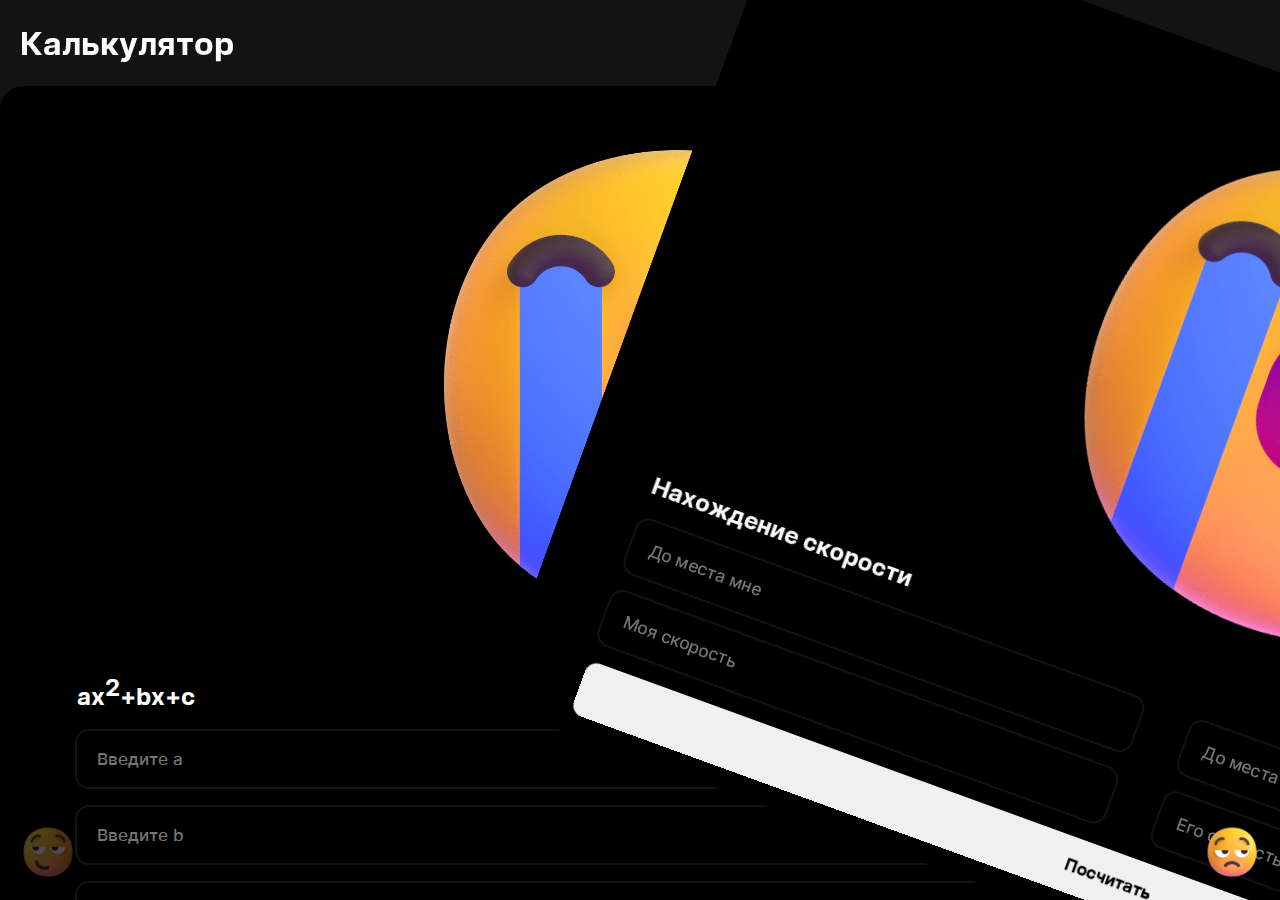
==== commit abf6479c: "Добавил ещё один слайд" ====
--- a/index.html
+++ b/index.html
@@ -44,6 +44,16 @@
         <div class="button button_m" onclick="x3()" id="bu3"> <h3 class="bu_h3"> Посчитать </h3> </div>
     </section>
 
+    <section id="s4">
+        <img class="sec_img" src="img/Frame 3.png">
+        <h2> Нахождение скорости </h2>
+        <input id="in9" class="in in_mini" placeholder="До места мне">
+        <input id="in10" class="in in_mini_right" placeholder="До места ему">
+        <input id="in11" class="in in_mini" placeholder="Моя скорость">
+        <input id="in12" class="in in_mini_right" placeholder="Его скорость">
+        <div class="button button_m" onclick="x4()" id="bu3"> <h3 class="bu_h3"> Посчитать </h3> </div>
+    </section>
+
     <img src="img/вперёд.png" id="right" onclick="smenaV()">
     <img src="img/назад.png" id="left" onclick="smenaN()">
 
--- a/st.css
+++ b/st.css
@@ -150,12 +150,7 @@
     transition: 1s;
 }
 
-#s2{
-    margin-left: 600px;
-    transform: rotate(20deg);
-}
-
-#s3{
+#s2, #s3, #s4{
     margin-left: 600px;
     transform: rotate(20deg);
 }
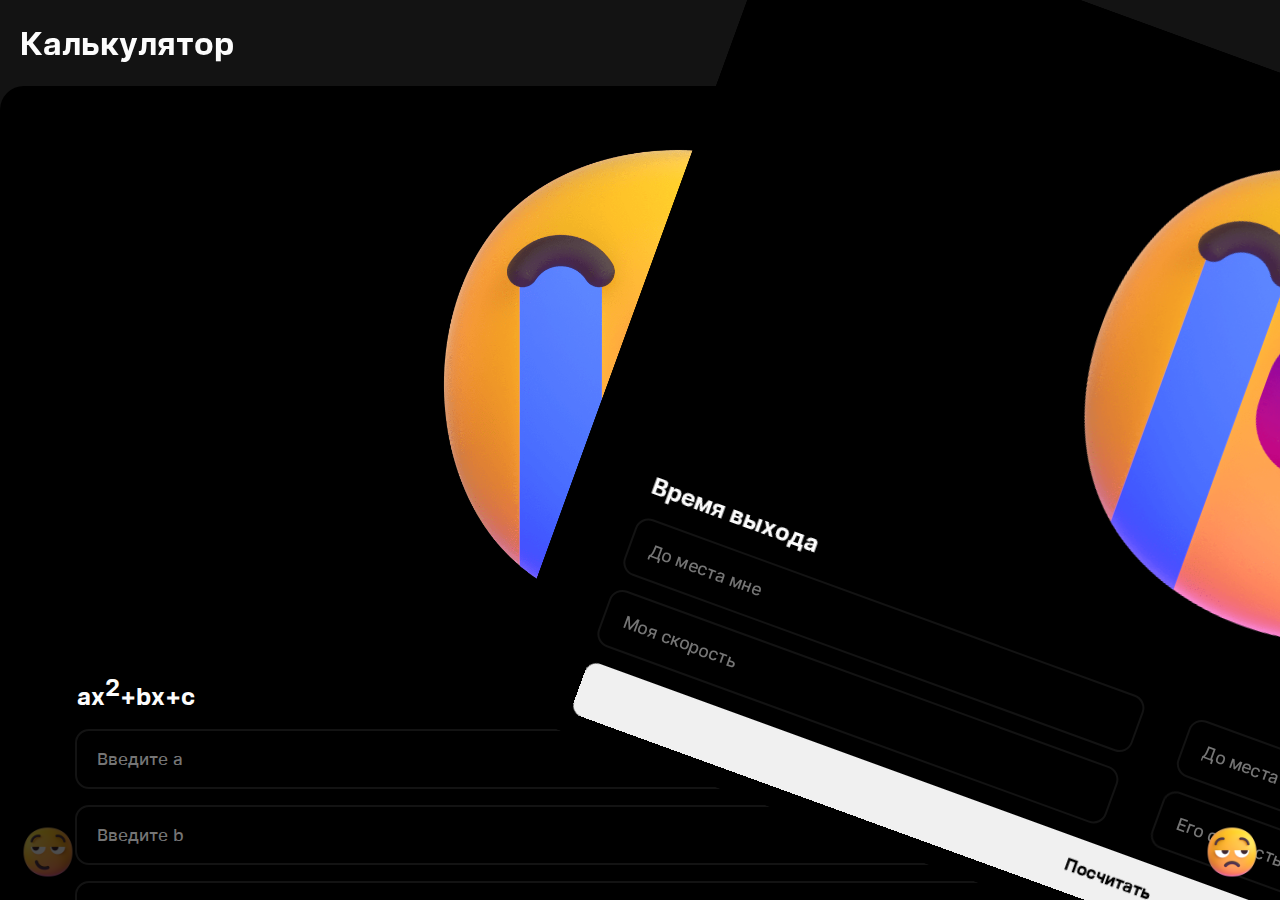
==== commit 80e3bcfc: "Мелкие ошибки" ====
--- a/index.html
+++ b/index.html
@@ -46,7 +46,7 @@
 
     <section id="s4">
         <img class="sec_img" src="img/Frame 3.png">
-        <h2> Нахождение скорости </h2>
+        <h2> Время выхода </h2>
         <input id="in9" class="in in_mini" placeholder="До места мне">
         <input id="in10" class="in in_mini_right" placeholder="До места ему">
         <input id="in11" class="in in_mini" placeholder="Моя скорость">
